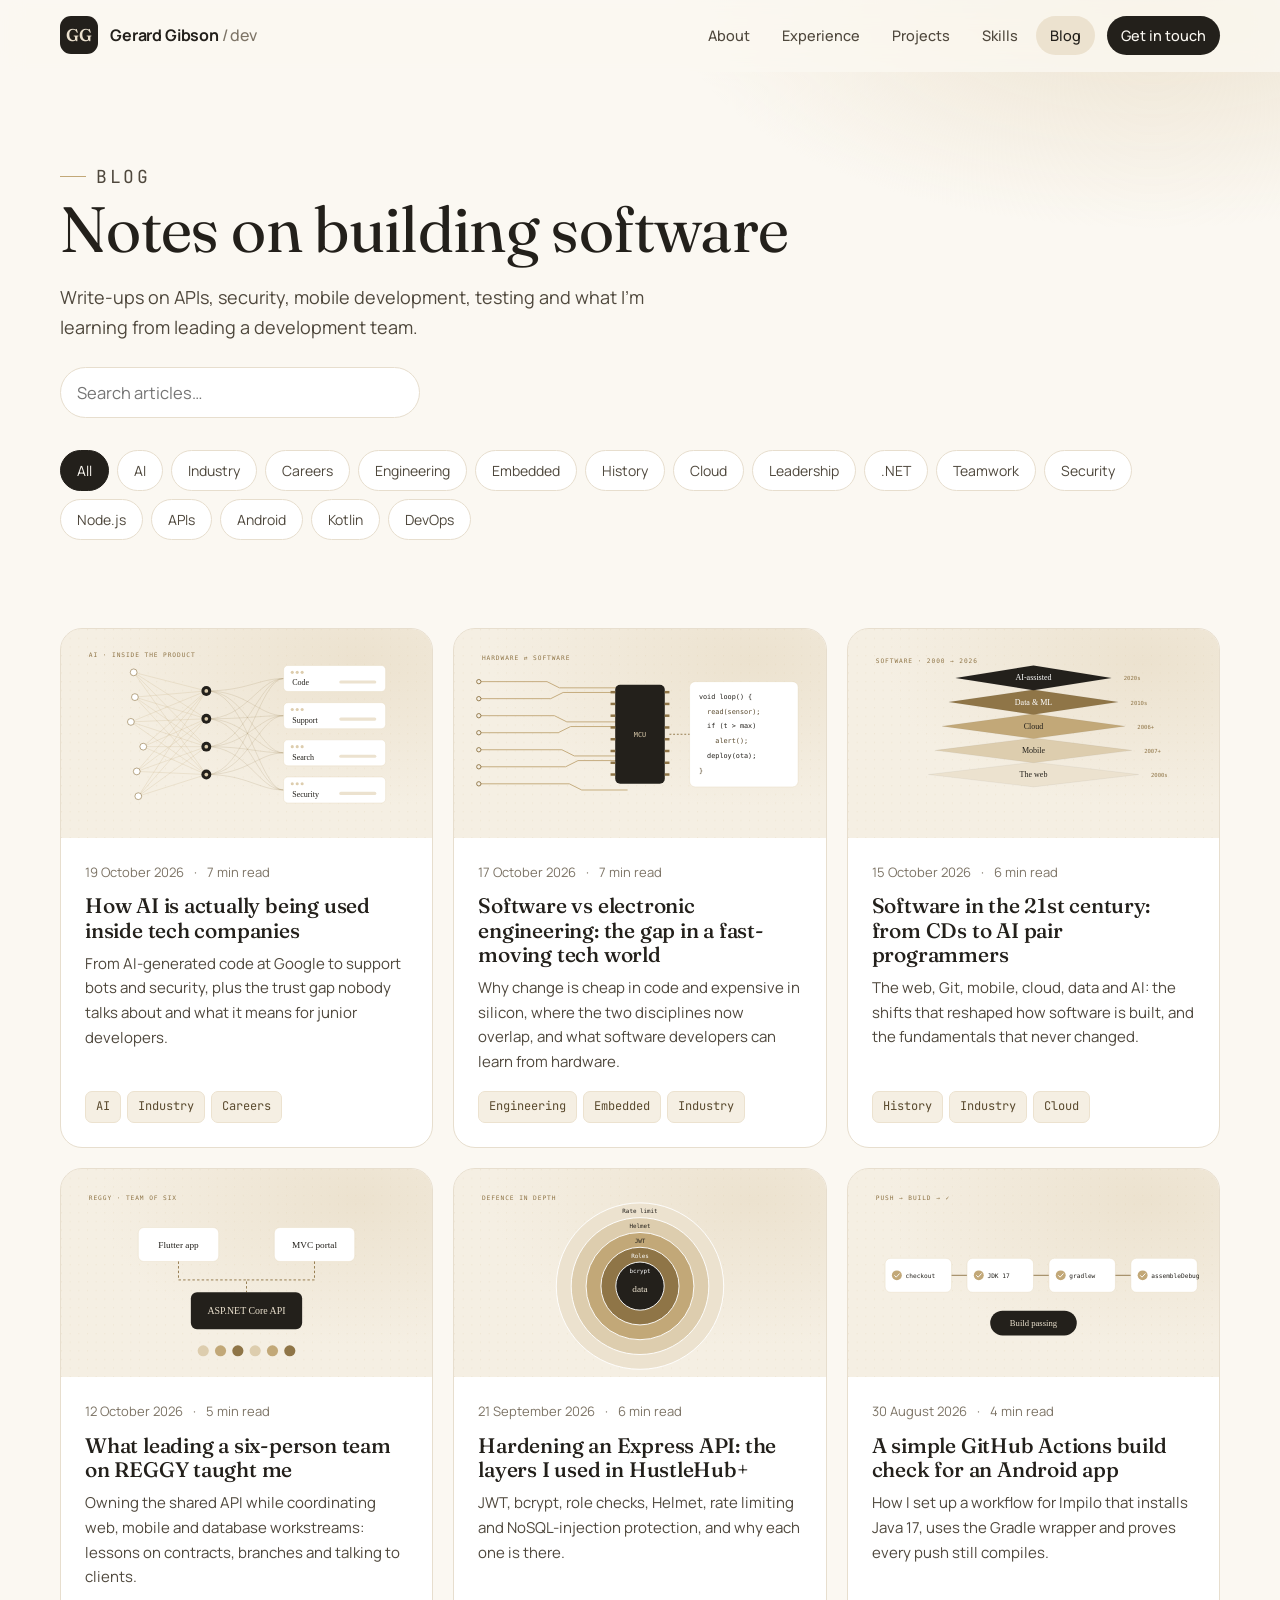
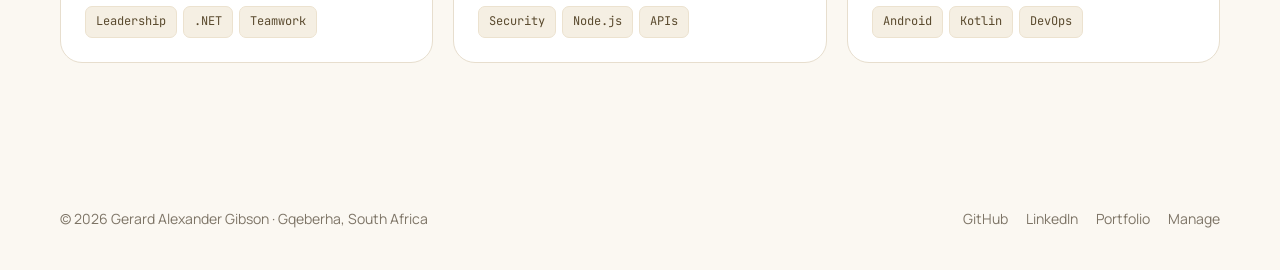
==== blog/index.html @ 6c6242ab "Initial commit Co-Authored-By: Claude Sonnet 5.5 <noreply@anthropic.com>" ====
<!DOCTYPE html>
<html lang="en">
<head>
  <meta charset="UTF-8">
  <meta name="viewport" content="width=device-width, initial-scale=1.0">
  <title>Blog | Gerard Gibson</title>
  <meta name="description" content="Articles by Gerard Gibson on APIs, security, mobile development, testing and team leadership.">
  <meta property="og:title" content="Gerard Gibson | Software Developer">
  <meta property="og:description" content="Full-stack, backend and mobile developer. Projects, experience and articles.">
  <meta property="og:image" content="../Media/profile.jpg">
  <link rel="icon" href="data:image/svg+xml,%3Csvg xmlns='http://www.w3.org/2000/svg' viewBox='0 0 64 64'%3E%3Crect width='64' height='64' rx='16' fill='%2323201b'/%3E%3Ctext x='50%25' y='56%25' text-anchor='middle' dominant-baseline='middle' font-family='Georgia,serif' font-size='28' fill='%23ece2cf'%3EGG%3C/text%3E%3C/svg%3E">
  <link rel="preconnect" href="https://fonts.googleapis.com">
  <link rel="preconnect" href="https://fonts.gstatic.com" crossorigin>
  <link href="https://fonts.googleapis.com/css2?family=Fraunces:ital,opsz,wght@0,9..144,400;0,9..144,500;0,9..144,600;1,9..144,400&family=Manrope:wght@400;500;600;700&family=JetBrains+Mono:wght@400;600&display=swap" rel="stylesheet">
  <link rel="stylesheet" href="../styles.css">
</head>
<body>

  <!-- SVG icon sprite -->
  <svg width="0" height="0" style="position:absolute" aria-hidden="true">
    <symbol id="i-arrow" viewBox="0 0 24 24" fill="none" stroke="currentColor" stroke-width="2" stroke-linecap="round" stroke-linejoin="round"><path d="M7 17 17 7M8 7h9v9"/></symbol>
    <symbol id="i-github" viewBox="0 0 24 24" fill="currentColor"><path d="M12 .5a11.5 11.5 0 0 0-3.64 22.41c.58.1.79-.25.79-.56v-2c-3.2.7-3.88-1.37-3.88-1.37-.53-1.33-1.28-1.69-1.28-1.69-1.05-.72.08-.7.08-.7 1.16.08 1.77 1.19 1.77 1.19 1.03 1.77 2.7 1.26 3.36.96.1-.75.4-1.26.73-1.55-2.55-.29-5.24-1.28-5.24-5.69 0-1.26.45-2.29 1.19-3.1-.12-.29-.52-1.46.11-3.05 0 0 .97-.31 3.17 1.18a11 11 0 0 1 5.77 0c2.2-1.49 3.17-1.18 3.17-1.18.63 1.59.23 2.76.11 3.05.74.81 1.19 1.84 1.19 3.1 0 4.42-2.7 5.4-5.26 5.68.41.36.78 1.06.78 2.14v3.17c0 .31.21.67.8.56A11.5 11.5 0 0 0 12 .5Z"/></symbol>
    <symbol id="i-pin" viewBox="0 0 24 24" fill="none" stroke="currentColor" stroke-width="2" stroke-linecap="round" stroke-linejoin="round"><path d="M12 22s7-6.2 7-12a7 7 0 1 0-14 0c0 5.8 7 12 7 12Z"/><circle cx="12" cy="10" r="2.5"/></symbol>
    <symbol id="i-grad" viewBox="0 0 24 24" fill="none" stroke="currentColor" stroke-width="2" stroke-linecap="round" stroke-linejoin="round"><path d="m2 9 10-5 10 5-10 5L2 9Z"/><path d="M6 11v5c3 2.5 9 2.5 12 0v-5"/></symbol>
    <symbol id="i-mail" viewBox="0 0 24 24" fill="none" stroke="currentColor" stroke-width="2" stroke-linecap="round" stroke-linejoin="round"><rect x="3" y="5" width="18" height="14" rx="2"/><path d="m3 7 9 6 9-6"/></symbol>
    <symbol id="i-linkedin" viewBox="0 0 24 24" fill="currentColor"><path d="M4.98 3.5a2.5 2.5 0 1 1 0 5 2.5 2.5 0 0 1 0-5ZM3 9.5h4V21H3V9.5Zm6.5 0h3.8v1.6h.06c.53-1 1.83-2.06 3.77-2.06 4.03 0 4.77 2.65 4.77 6.1V21h-4v-5.2c0-1.24-.02-2.84-1.73-2.84-1.73 0-2 1.35-2 2.75V21h-4V9.5Z"/></symbol>
    <symbol id="i-chat" viewBox="0 0 24 24" fill="none" stroke="currentColor" stroke-width="2" stroke-linecap="round" stroke-linejoin="round"><path d="M21 11.5a8.4 8.4 0 0 1-12.3 7.4L3 21l2.1-5.6A8.4 8.4 0 1 1 21 11.5Z"/></symbol>
    <symbol id="i-file" viewBox="0 0 24 24" fill="none" stroke="currentColor" stroke-width="2" stroke-linecap="round" stroke-linejoin="round"><path d="M14 3H6a2 2 0 0 0-2 2v14a2 2 0 0 0 2 2h12a2 2 0 0 0 2-2V9l-6-6Z"/><path d="M14 3v6h6M9 14h6M9 18h4"/></symbol>
    <symbol id="i-web" viewBox="0 0 24 24" fill="none" stroke="currentColor" stroke-width="2" stroke-linecap="round" stroke-linejoin="round"><rect x="3" y="4" width="18" height="16" rx="2"/><path d="M3 9h18M7 6.5h.01M10 6.5h.01"/></symbol>
    <symbol id="i-phone" viewBox="0 0 24 24" fill="none" stroke="currentColor" stroke-width="2" stroke-linecap="round" stroke-linejoin="round"><rect x="6" y="2" width="12" height="20" rx="2.5"/><path d="M11 18h2"/></symbol>
    <symbol id="i-server" viewBox="0 0 24 24" fill="none" stroke="currentColor" stroke-width="2" stroke-linecap="round" stroke-linejoin="round"><rect x="3" y="4" width="18" height="7" rx="2"/><rect x="3" y="13" width="18" height="7" rx="2"/><path d="M7 7.5h.01M7 16.5h.01"/></symbol>
    <symbol id="i-cloud" viewBox="0 0 24 24" fill="none" stroke="currentColor" stroke-width="2" stroke-linecap="round" stroke-linejoin="round"><path d="M17.5 19a4.5 4.5 0 1 0-1.4-8.78A6 6 0 0 0 4.5 13 3 3 0 0 0 6 19h11.5Z"/></symbol>
    <symbol id="i-repo" viewBox="0 0 24 24" fill="none" stroke="currentColor" stroke-width="2" stroke-linecap="round" stroke-linejoin="round"><path d="M4 19.5V5a2 2 0 0 1 2-2h14v15H6.5A2.5 2.5 0 0 0 4 20.5 2.5 2.5 0 0 0 6.5 23H20v-5"/></symbol>
    <symbol id="i-star" viewBox="0 0 24 24" fill="currentColor"><path d="m12 2.5 2.9 6 6.6.9-4.8 4.6 1.2 6.5L12 17.4l-5.9 3.1 1.2-6.5L2.5 9.4l6.6-.9L12 2.5Z"/></symbol>
  </svg>

    <header class="navbar" id="navbar">
    <div class="container">
      <a href="../" class="brand" aria-label="Gerard Gibson — home">
        <span class="brand-mark">GG</span>
        <span class="brand-name">Gerard Gibson <span>/ dev</span></span>
      </a>
      <button class="menu-toggle" id="menuToggle" aria-label="Toggle menu" aria-expanded="false" aria-controls="navMenu">
        <span></span><span></span><span></span>
      </button>
      <nav class="nav-menu" id="navMenu">
        <a href="../#about">About</a>
        <a href="../#experience">Experience</a>
        <a href="../#projects">Projects</a>
        <a href="../#skills">Skills</a>
        <a href="./" class="active">Blog</a>
        <a href="../#contact" class="nav-cta">Get in touch</a>
      </nav>
    </div>
  </header>

  <main>
    <section class="blog-hero">
      <div class="container">
        <p class="eyebrow">Blog</p>
        <h1>Notes on building software</h1>
        <p>Write-ups on APIs, security, mobile development, testing and what I'm learning from leading a development team.</p>
        <input class="search" id="search" type="search" placeholder="Search articles…" aria-label="Search articles">
        <div class="filters" id="filters"></div>
      </div>
    </section>
    <section class="section" style="padding-top:40px">
      <div class="container">
        <div class="post-grid" id="postList"><div class="repo-skeleton"></div><div class="repo-skeleton"></div><div class="repo-skeleton"></div></div>
      </div>
    </section>
  </main>

  <footer class="footer">
    <div class="container">
      <span>© <span id="year">2026</span> Gerard Alexander Gibson · Gqeberha, South Africa</span>
      <div class="footer-links">
        <a href="https://github.com/Gibo-alt" target="_blank" rel="noopener">GitHub</a>
        <a href="https://www.linkedin.com/in/gerardalexander-gibson-347953288" target="_blank" rel="noopener">LinkedIn</a>
        <a href="../">Portfolio</a>
        <a href="admin.html" rel="nofollow">Manage</a>
      </div>
    </div>
  </footer>
  <script src="../script.js"></script>
</body>
</html>
---- styles.css ----
/* ============================================================
   Gerard Gibson — Portfolio
   Palette: white + sand (khaki)
   ============================================================ */
:root {
  --white: #ffffff;
  --paper: #fbf8f2;        /* warm off-white */
  --sand-50: #f5efe3;
  --sand-100: #ece2cf;
  --sand-200: #ddcdae;
  --sand-400: #c2a878;     /* khaki accent */
  --sand-600: #8f7547;     /* deep khaki for text accents */
  --sand-800: #5a4a2e;
  --ink: #23201b;
  --ink-soft: #4f483d;
  --muted: #7d7466;
  --line: #e7dece;
  --radius: 14px;
  --radius-lg: 22px;
  --shadow: 0 1px 2px rgba(60, 45, 20, .05), 0 8px 24px -12px rgba(60, 45, 20, .18);
  --shadow-lg: 0 2px 4px rgba(60, 45, 20, .05), 0 24px 48px -20px rgba(60, 45, 20, .28);
  --font-display: "Fraunces", Georgia, serif;
  --font-body: "Manrope", system-ui, -apple-system, "Segoe UI", sans-serif;
  --font-mono: "JetBrains Mono", ui-monospace, Menlo, monospace;
  --max: 1160px;
  --nav-h: 72px;
}

*, *::before, *::after { box-sizing: border-box; }
html { scroll-behavior: smooth; scroll-padding-top: calc(var(--nav-h) + 12px); }
body {
  margin: 0;
  font-family: var(--font-body);
  font-size: 16.5px;
  line-height: 1.65;
  color: var(--ink);
  background: var(--paper);
  -webkit-font-smoothing: antialiased;
}
img { max-width: 100%; display: block; }
a { color: inherit; }
::selection { background: var(--sand-200); }
:focus-visible { outline: 2px solid var(--sand-600); outline-offset: 3px; border-radius: 6px; }

.container { width: min(var(--max), 100% - 40px); margin-inline: auto; }
.section { padding: 104px 0; }
.section--white { background: var(--white); border-block: 1px solid var(--line); }
.section--sand { background: var(--sand-50); }

.eyebrow {
  font-family: var(--font-mono);
  font-size: 12.5px;
  letter-spacing: .14em;
  text-transform: uppercase;
  color: var(--sand-600);
  display: inline-flex; align-items: center; gap: 10px;
  margin: 0 0 14px;
}
.eyebrow::before { content: ""; width: 26px; height: 1px; background: var(--sand-400); }
h1, h2, h3, h4 { font-family: var(--font-display); font-weight: 500; line-height: 1.15; margin: 0; letter-spacing: -.01em; }
h2.section-title { font-size: clamp(30px, 4vw, 44px); max-width: 18ch; }
.section-head { display: flex; justify-content: space-between; align-items: end; gap: 24px; margin-bottom: 48px; flex-wrap: wrap; }
.section-head p { color: var(--muted); max-width: 46ch; margin: 0; }

/* ---------- Buttons ---------- */
.btn {
  display: inline-flex; align-items: center; gap: 10px;
  padding: 13px 22px; border-radius: 999px;
  font-weight: 600; font-size: 15px; text-decoration: none;
  border: 1px solid transparent; cursor: pointer;
  transition: transform .2s ease, background .2s ease, border-color .2s ease, color .2s ease;
}
.btn:hover { transform: translateY(-1px); }
.btn--primary { background: var(--ink); color: var(--paper); }
.btn--primary:hover { background: var(--sand-800); }
.btn--ghost { border-color: var(--sand-200); background: var(--white); color: var(--ink); }
.btn--ghost:hover { border-color: var(--sand-400); }
.btn svg { width: 16px; height: 16px; }
.link-arrow { color: var(--sand-600); font-weight: 600; text-decoration: none; display: inline-flex; gap: 6px; align-items: center; }
.link-arrow:hover { color: var(--ink); }

/* ---------- Navbar ---------- */
.navbar {
  position: fixed; inset: 0 0 auto; z-index: 50; height: var(--nav-h);
  display: flex; align-items: center;
  background: rgba(251, 248, 242, .82);
  backdrop-filter: saturate(160%) blur(12px);
  -webkit-backdrop-filter: saturate(160%) blur(12px);
  border-bottom: 1px solid transparent;
  transition: border-color .25s ease, background .25s ease;
}
.navbar.scrolled { border-bottom-color: var(--line); background: rgba(255, 255, 255, .9); }
.navbar .container { display: flex; align-items: center; justify-content: space-between; }
.brand { display: inline-flex; align-items: center; gap: 12px; text-decoration: none; }
.brand-mark {
  width: 38px; height: 38px; border-radius: 11px;
  display: grid; place-items: center;
  background: var(--ink); color: var(--sand-100);
  font-family: var(--font-display); font-size: 17px; font-weight: 600; letter-spacing: .02em;
}
.brand-name { font-weight: 700; font-size: 16px; letter-spacing: -.01em; }
.brand-name span { color: var(--muted); font-weight: 500; }
.nav-menu { display: flex; gap: 4px; align-items: center; }
.nav-menu a {
  text-decoration: none; font-size: 14.5px; font-weight: 500; color: var(--ink-soft);
  padding: 8px 14px; border-radius: 999px; transition: background .2s, color .2s;
}
.nav-menu a:hover, .nav-menu a.active { background: var(--sand-100); color: var(--ink); }
.nav-menu .nav-cta { background: var(--ink); color: var(--paper); margin-left: 8px; }
.nav-menu .nav-cta:hover { background: var(--sand-800); color: var(--paper); }
.menu-toggle { display: none; background: none; border: 0; padding: 10px; cursor: pointer; }
.menu-toggle span { display: block; width: 22px; height: 2px; background: var(--ink); margin: 5px 0; transition: transform .25s, opacity .25s; }
.menu-toggle.active span:nth-child(1) { transform: translateY(7px) rotate(45deg); }
.menu-toggle.active span:nth-child(2) { opacity: 0; }
.menu-toggle.active span:nth-child(3) { transform: translateY(-7px) rotate(-45deg); }

/* ---------- Hero ---------- */
.hero {
  position: relative; overflow: hidden;
  padding: calc(var(--nav-h) + 88px) 0 96px;
  background:
    radial-gradient(900px 480px at 85% 10%, var(--sand-100), transparent 60%),
    radial-gradient(600px 400px at 0% 100%, var(--sand-50), transparent 70%),
    var(--paper);
}
.hero::after { /* subtle dotted texture */
  content: ""; position: absolute; inset: 0; pointer-events: none; opacity: .5;
  background-image: radial-gradient(var(--sand-200) 1px, transparent 1px);
  background-size: 26px 26px;
  mask-image: linear-gradient(to bottom, black, transparent 75%);
  -webkit-mask-image: linear-gradient(to bottom, black, transparent 75%);
}
.hero-grid { position: relative; z-index: 1; display: grid; grid-template-columns: 1.35fr 1fr; gap: 64px; align-items: center; }
.status-pill {
  display: inline-flex; align-items: center; gap: 10px;
  padding: 7px 14px 7px 10px; border-radius: 999px;
  background: var(--white); border: 1px solid var(--line);
  font-size: 13.5px; font-weight: 500; color: var(--ink-soft); margin-bottom: 28px;
}
.status-dot { width: 8px; height: 8px; border-radius: 50%; background: #5f9e6e; box-shadow: 0 0 0 4px rgba(95, 158, 110, .18); }
.hero h1 { font-size: clamp(42px, 6.2vw, 76px); font-weight: 400; letter-spacing: -.025em; }
.hero h1 em { font-style: italic; color: var(--sand-600); }
.hero-lead { font-size: 19px; color: var(--ink-soft); max-width: 54ch; margin: 26px 0 36px; }
.hero-actions { display: flex; gap: 12px; flex-wrap: wrap; }
.hero-meta { display: flex; gap: 22px; flex-wrap: wrap; margin-top: 40px; color: var(--muted); font-size: 14px; }
.hero-meta span { display: inline-flex; gap: 8px; align-items: center; }
.hero-meta svg { width: 16px; height: 16px; color: var(--sand-600); }

.hero-card {
  position: relative; background: var(--white); border: 1px solid var(--line);
  border-radius: var(--radius-lg); padding: 14px; box-shadow: var(--shadow-lg);
  transform: rotate(1.5deg);
}
.hero-card img { border-radius: 14px; aspect-ratio: 4/5; object-fit: cover; object-position: center 78%; width: 100%; height: auto; }
.hero-card-tag {
  position: absolute; left: -22px; bottom: 34px; transform: rotate(-1.5deg);
  background: var(--ink); color: var(--paper); border-radius: 14px;
  padding: 14px 18px; font-size: 13.5px; box-shadow: var(--shadow-lg); max-width: 230px;
}
.hero-card-tag strong { display: block; font-family: var(--font-display); font-weight: 500; font-size: 17px; color: var(--sand-100); }

/* ---------- About ---------- */
.about-grid { display: grid; grid-template-columns: 1.2fr 1fr; gap: 72px; align-items: start; }
.about-text p { color: var(--ink-soft); font-size: 17.5px; margin: 0 0 18px; }
.about-text p:first-of-type { font-family: var(--font-display); font-size: 24px; line-height: 1.45; color: var(--ink); }
.stats { display: grid; grid-template-columns: repeat(2, 1fr); gap: 14px; }
.stat {
  background: var(--paper); border: 1px solid var(--line); border-radius: var(--radius);
  padding: 22px;
}
.stat strong { display: block; font-family: var(--font-display); font-size: 38px; font-weight: 500; line-height: 1; margin-bottom: 8px; }
.stat span { color: var(--muted); font-size: 14px; }
.strengths { display: flex; flex-wrap: wrap; gap: 8px; margin-top: 26px; }

/* ---------- Chips / tags ---------- */
.chip {
  display: inline-block; font-family: var(--font-mono); font-size: 12px;
  padding: 5px 10px; border-radius: 7px;
  background: var(--sand-50); border: 1px solid var(--sand-100); color: var(--sand-800);
}
.chip--solid { background: var(--sand-100); border-color: var(--sand-200); }

/* ---------- Experience / timeline ---------- */
.timeline { position: relative; display: grid; gap: 18px; }
.tl-item {
  display: grid; grid-template-columns: 220px 1fr; gap: 32px;
  background: var(--white); border: 1px solid var(--line); border-radius: var(--radius-lg);
  padding: 30px 32px;
}
.tl-when { font-family: var(--font-mono); font-size: 13px; color: var(--sand-600); }
.tl-when small { display: block; color: var(--muted); margin-top: 6px; font-family: var(--font-body); font-size: 13.5px; }
.tl-item h3 { font-size: 23px; margin-bottom: 4px; }
.tl-org { color: var(--muted); font-size: 15px; margin-bottom: 14px; }
.tl-item ul { margin: 0; padding-left: 18px; color: var(--ink-soft); }
.tl-item li { margin-bottom: 6px; }
.tl-item li::marker { color: var(--sand-400); }

/* ---------- Projects ---------- */
.featured {
  display: grid; grid-template-columns: 1.05fr 1fr; gap: 0;
  background: var(--white); border: 1px solid var(--line); border-radius: var(--radius-lg);
  overflow: hidden; box-shadow: var(--shadow); margin-bottom: 26px;
}
.featured-body { padding: 44px; }
.featured-visual {
  background: linear-gradient(145deg, var(--sand-100), var(--sand-50));
  padding: 36px; display: flex; align-items: center; justify-content: center;
  border-left: 1px solid var(--line);
}
.featured h3 { font-size: 32px; margin: 10px 0 14px; }
.featured p { color: var(--ink-soft); }
.featured ul { padding-left: 18px; color: var(--ink-soft); margin: 0 0 22px; }
.featured li::marker { color: var(--sand-400); }
.label { font-family: var(--font-mono); font-size: 12px; letter-spacing: .12em; text-transform: uppercase; color: var(--sand-600); }
.tags { display: flex; flex-wrap: wrap; gap: 6px; margin: 18px 0 24px; }

/* architecture mini diagram */
.arch { width: 100%; max-width: 360px; display: grid; gap: 14px; }
.arch-row { display: grid; grid-template-columns: 1fr 1fr; gap: 14px; }
.arch-node {
  background: var(--white); border: 1px solid var(--sand-200); border-radius: 12px;
  padding: 14px; font-size: 13.5px; text-align: center; box-shadow: var(--shadow);
}
.arch-node b { display: block; font-family: var(--font-display); font-weight: 500; font-size: 16px; }
.arch-node small { color: var(--muted); }
.arch-node--core { background: var(--ink); color: var(--paper); border-color: var(--ink); }
.arch-node--core small { color: var(--sand-200); }
.arch-link { height: 20px; display: grid; grid-template-columns: 1fr 1fr; }
.arch-link span { border-right: 1.5px dashed var(--sand-400); width: 50%; }

.project-grid { display: grid; grid-template-columns: repeat(3, 1fr); gap: 20px; }
.project-card {
  display: flex; flex-direction: column;
  background: var(--white); border: 1px solid var(--line); border-radius: var(--radius-lg);
  padding: 28px; transition: transform .25s ease, box-shadow .25s ease, border-color .25s ease;
}
.project-card:hover { transform: translateY(-3px); box-shadow: var(--shadow-lg); border-color: var(--sand-200); }
.project-top { display: flex; justify-content: space-between; align-items: center; margin-bottom: 18px; }
.project-icon {
  width: 44px; height: 44px; border-radius: 12px; display: grid; place-items: center;
  background: var(--sand-50); border: 1px solid var(--sand-100); color: var(--sand-600);
}
.project-icon svg { width: 22px; height: 22px; }
.project-type { font-family: var(--font-mono); font-size: 11.5px; color: var(--muted); text-transform: uppercase; letter-spacing: .1em; }
.project-card h3 { font-size: 22px; margin-bottom: 4px; }
.project-sub { color: var(--sand-600); font-size: 14px; font-weight: 600; margin-bottom: 12px; }
.project-card p { color: var(--ink-soft); font-size: 15px; margin: 0 0 16px; flex: 1; }
.project-card .tags { margin: 0 0 18px; }
.project-links { display: flex; gap: 16px; font-size: 14.5px; }

/* client build w/ browser window */
.client {
  display: grid; grid-template-columns: 1fr 1.3fr; gap: 48px; align-items: center;
  margin-top: 64px; padding-top: 64px; border-top: 1px solid var(--line);
}
.client h3 { font-size: 30px; margin: 10px 0 14px; }
.client p { color: var(--ink-soft); }
.browser { background: var(--white); border: 1px solid var(--line); border-radius: 16px; overflow: hidden; box-shadow: var(--shadow-lg); }
.browser-bar { display: flex; align-items: center; gap: 12px; padding: 11px 14px; background: var(--sand-50); border-bottom: 1px solid var(--line); }
.browser-dots { display: flex; gap: 6px; }
.browser-dots i { width: 10px; height: 10px; border-radius: 50%; background: var(--sand-200); }
.browser-url { flex: 1; font-family: var(--font-mono); font-size: 12px; color: var(--muted); background: var(--white); border: 1px solid var(--line); border-radius: 7px; padding: 5px 10px; overflow: hidden; white-space: nowrap; text-overflow: ellipsis; }
.browser iframe { width: 100%; height: 420px; border: 0; display: block; background: var(--white); }

/* ---------- GitHub repos ---------- */
.repo-grid { display: grid; grid-template-columns: repeat(3, 1fr); gap: 16px; }
.repo {
  display: flex; flex-direction: column; gap: 10px; text-decoration: none;
  background: var(--white); border: 1px solid var(--line); border-radius: var(--radius);
  padding: 22px; transition: border-color .2s, transform .2s;
}
.repo:hover { border-color: var(--sand-400); transform: translateY(-2px); }
.repo-name { font-family: var(--font-mono); font-size: 14.5px; font-weight: 600; display: flex; gap: 8px; align-items: center; word-break: break-word; }
.repo-name svg { width: 16px; height: 16px; color: var(--sand-600); flex: none; }
.repo-desc { color: var(--ink-soft); font-size: 14.5px; flex: 1; margin: 0; }
.repo-meta { display: flex; gap: 14px; color: var(--muted); font-size: 13px; align-items: center; flex-wrap: wrap; }
.lang-dot { width: 9px; height: 9px; border-radius: 50%; display: inline-block; margin-right: 6px; background: var(--sand-400); }
.repo-skeleton { height: 150px; border-radius: var(--radius); background: linear-gradient(90deg, var(--sand-50), var(--white), var(--sand-50)); background-size: 200% 100%; animation: shimmer 1.4s infinite; border: 1px solid var(--line); }
@keyframes shimmer { to { background-position: -200% 0; } }
.repo-note { color: var(--muted); font-size: 15px; grid-column: 1 / -1; }

/* ---------- Skills ---------- */
.skills-grid { display: grid; grid-template-columns: repeat(4, 1fr); gap: 16px; }
.skill-group {
  background: var(--white); border: 1px solid var(--line); border-radius: var(--radius);
  padding: 24px;
}
.skill-group h4 { font-family: var(--font-body); font-size: 13px; font-weight: 700; letter-spacing: .08em; text-transform: uppercase; color: var(--sand-600); margin-bottom: 14px; }
.skill-group .tags { margin: 0; }

/* ---------- Blog ---------- */
.post-grid { display: grid; grid-template-columns: repeat(3, 1fr); gap: 20px; }
.post-card {
  display: flex; flex-direction: column; text-decoration: none;
  background: var(--white); border: 1px solid var(--line); border-radius: var(--radius-lg);
  overflow: hidden; transition: transform .25s, box-shadow .25s;
}
.post-card:hover { transform: translateY(-3px); box-shadow: var(--shadow-lg); }
.post-cover {
  aspect-ratio: 16/9; background: linear-gradient(135deg, var(--sand-100), var(--sand-50));
  display: flex; align-items: flex-end; padding: 18px; position: relative; overflow: hidden;
}
.post-cover img { position: absolute; inset: 0; width: 100%; height: 100%; object-fit: cover; }
.post-cover .glyph { font-family: var(--font-display); font-size: 64px; line-height: 1; color: var(--sand-400); opacity: .75; position: relative; }
.post-body { padding: 24px; display: flex; flex-direction: column; gap: 10px; flex: 1; }
.post-meta { font-size: 13px; color: var(--muted); display: flex; gap: 10px; flex-wrap: wrap; }
.post-card h3 { font-size: 21px; }
.post-card p { color: var(--ink-soft); font-size: 15px; margin: 0; flex: 1; }

.blog-hero { padding: calc(var(--nav-h) + 72px) 0 48px; background: radial-gradient(800px 380px at 90% 0%, var(--sand-100), transparent 60%), var(--paper); }
.blog-hero h1 { font-size: clamp(40px, 5.5vw, 64px); font-weight: 400; }
.blog-hero p { color: var(--ink-soft); font-size: 18px; max-width: 56ch; margin: 18px 0 0; }
.filters { display: flex; gap: 8px; flex-wrap: wrap; margin: 32px 0 0; }
.filter {
  font: inherit; font-size: 14px; padding: 8px 16px; border-radius: 999px; cursor: pointer;
  background: var(--white); border: 1px solid var(--line); color: var(--ink-soft);
}
.filter.active, .filter:hover { background: var(--ink); border-color: var(--ink); color: var(--paper); }
.search {
  font: inherit; width: 100%; max-width: 360px; padding: 11px 16px; border-radius: 999px;
  border: 1px solid var(--line); background: var(--white); margin-top: 24px;
}
.empty { color: var(--muted); padding: 40px 0; }

/* article */
.article-wrap { padding: calc(var(--nav-h) + 56px) 0 96px; }
.article { width: min(720px, 100% - 40px); margin-inline: auto; }
.article-back { font-size: 14.5px; }
.article header { margin: 28px 0 36px; padding-bottom: 28px; border-bottom: 1px solid var(--line); }
.article h1 { font-size: clamp(34px, 5vw, 52px); font-weight: 400; margin: 14px 0 18px; }
.article .post-meta { font-size: 14px; }
.article-cover { border-radius: var(--radius-lg); margin-bottom: 36px; }
.prose { font-size: 18px; line-height: 1.75; color: var(--ink-soft); }
.prose h2 { font-size: 30px; color: var(--ink); margin: 48px 0 14px; }
.prose h3 { font-size: 23px; color: var(--ink); margin: 36px 0 10px; }
.prose p { margin: 0 0 22px; }
.prose a { color: var(--sand-600); text-underline-offset: 3px; }
.prose ul, .prose ol { padding-left: 22px; margin: 0 0 22px; }
.prose li { margin-bottom: 8px; }
.prose li::marker { color: var(--sand-400); }
.prose blockquote { margin: 28px 0; padding: 4px 0 4px 22px; border-left: 3px solid var(--sand-400); font-family: var(--font-display); font-size: 21px; color: var(--ink); }
.prose code { font-family: var(--font-mono); font-size: .86em; background: var(--sand-50); border: 1px solid var(--sand-100); padding: 2px 6px; border-radius: 6px; color: var(--sand-800); }
.prose pre { background: var(--ink); color: #efe6d4; padding: 20px 22px; border-radius: var(--radius); overflow-x: auto; margin: 0 0 24px; font-size: 14.5px; line-height: 1.6; }
.prose pre code { background: none; border: 0; padding: 0; color: inherit; font-size: inherit; }
.prose img { border-radius: var(--radius); margin: 28px 0; }
.prose hr { border: 0; border-top: 1px solid var(--line); margin: 40px 0; }
.prose table { width: 100%; border-collapse: collapse; margin: 0 0 24px; font-size: 16px; }
.prose th, .prose td { text-align: left; padding: 10px 12px; border-bottom: 1px solid var(--line); }
.article-foot { margin-top: 56px; padding: 28px; border-radius: var(--radius-lg); background: var(--white); border: 1px solid var(--line); display: flex; gap: 20px; align-items: center; }
.article-foot img { width: 64px; height: 64px; border-radius: 50%; object-fit: cover; }
.article-foot p { margin: 4px 0 0; color: var(--muted); font-size: 15px; }

/* ---------- Contact ---------- */
.contact {
  background: var(--ink); color: var(--paper); border-radius: 28px;
  padding: 72px 64px; display: grid; grid-template-columns: 1.3fr 1fr; gap: 48px; align-items: center;
  position: relative; overflow: hidden;
}
.contact::before {
  content: ""; position: absolute; width: 520px; height: 520px; right: -160px; top: -200px;
  border-radius: 50%; background: radial-gradient(circle, rgba(194, 168, 120, .35), transparent 65%);
}
.contact .eyebrow { color: var(--sand-200); }
.contact .eyebrow::before { background: var(--sand-200); }
.contact h2 { font-size: clamp(32px, 4.5vw, 50px); font-weight: 400; color: var(--white); }
.contact p { color: #cfc5b3; margin: 18px 0 0; max-width: 48ch; }
.contact-list { display: grid; gap: 10px; position: relative; }
.contact-item {
  display: flex; align-items: center; gap: 14px; text-decoration: none;
  padding: 16px 18px; border-radius: 14px; background: rgba(255, 255, 255, .06);
  border: 1px solid rgba(255, 255, 255, .1); transition: background .2s, border-color .2s;
}
.contact-item:hover { background: rgba(255, 255, 255, .1); border-color: var(--sand-400); }
.contact-item svg { width: 20px; height: 20px; color: var(--sand-200); flex: none; }
.contact-item small { display: block; color: #a99f8d; font-size: 12.5px; }
.contact-item span { font-weight: 600; font-size: 15px; word-break: break-all; }

/* ---------- Footer ---------- */
.footer { padding: 40px 0; color: var(--muted); font-size: 14px; }
.footer .container { display: flex; justify-content: space-between; gap: 20px; flex-wrap: wrap; align-items: center; }
.footer-links { display: flex; gap: 18px; }
.footer-links a { text-decoration: none; }
.footer-links a:hover { color: var(--ink); }

/* ---------- Reveal animation ---------- */
.reveal { opacity: 0; transform: translateY(18px); transition: opacity .7s ease, transform .7s ease; }
.reveal.in { opacity: 1; transform: none; }
@media (prefers-reduced-motion: reduce) {
  .reveal { opacity: 1; transform: none; transition: none; }
  html { scroll-behavior: auto; }
}

/* ---------- Responsive ---------- */
@media (max-width: 1024px) {
  .project-grid, .repo-grid, .post-grid { grid-template-columns: repeat(2, 1fr); }
  .skills-grid { grid-template-columns: repeat(2, 1fr); }
  .featured { grid-template-columns: 1fr; }
  .featured-visual { border-left: 0; border-top: 1px solid var(--line); }
  .client { grid-template-columns: 1fr; }
}
@media (max-width: 860px) {
  .menu-toggle { display: block; }
  .nav-menu {
    position: fixed; top: var(--nav-h); left: 0; right: 0;
    flex-direction: column; align-items: stretch; gap: 2px;
    background: var(--white); border-bottom: 1px solid var(--line);
    padding: 12px 16px 20px; box-shadow: var(--shadow);
    transform: translateY(-8px); opacity: 0; pointer-events: none; transition: .25s ease;
  }
  .nav-menu.active { transform: none; opacity: 1; pointer-events: auto; }
  .nav-menu a { padding: 12px 14px; }
  .nav-menu .nav-cta { margin: 6px 0 0; text-align: center; }
  .hero-grid, .about-grid { grid-template-columns: 1fr; gap: 48px; }
  .hero-card { max-width: 320px; margin-inline: auto; }
  .tl-item { grid-template-columns: 1fr; gap: 10px; padding: 24px; }
  .contact { grid-template-columns: 1fr; padding: 48px 28px; }
  .section { padding: 80px 0; }
}
@media (max-width: 620px) {
  .container { width: calc(100% - 32px); }
  .project-grid, .repo-grid, .post-grid, .skills-grid { grid-template-columns: 1fr; }
  .featured-body { padding: 28px; }
  .hero-card-tag { left: 10px; }
  .browser iframe { height: 320px; }
  .article-foot { flex-direction: column; align-items: flex-start; }
}
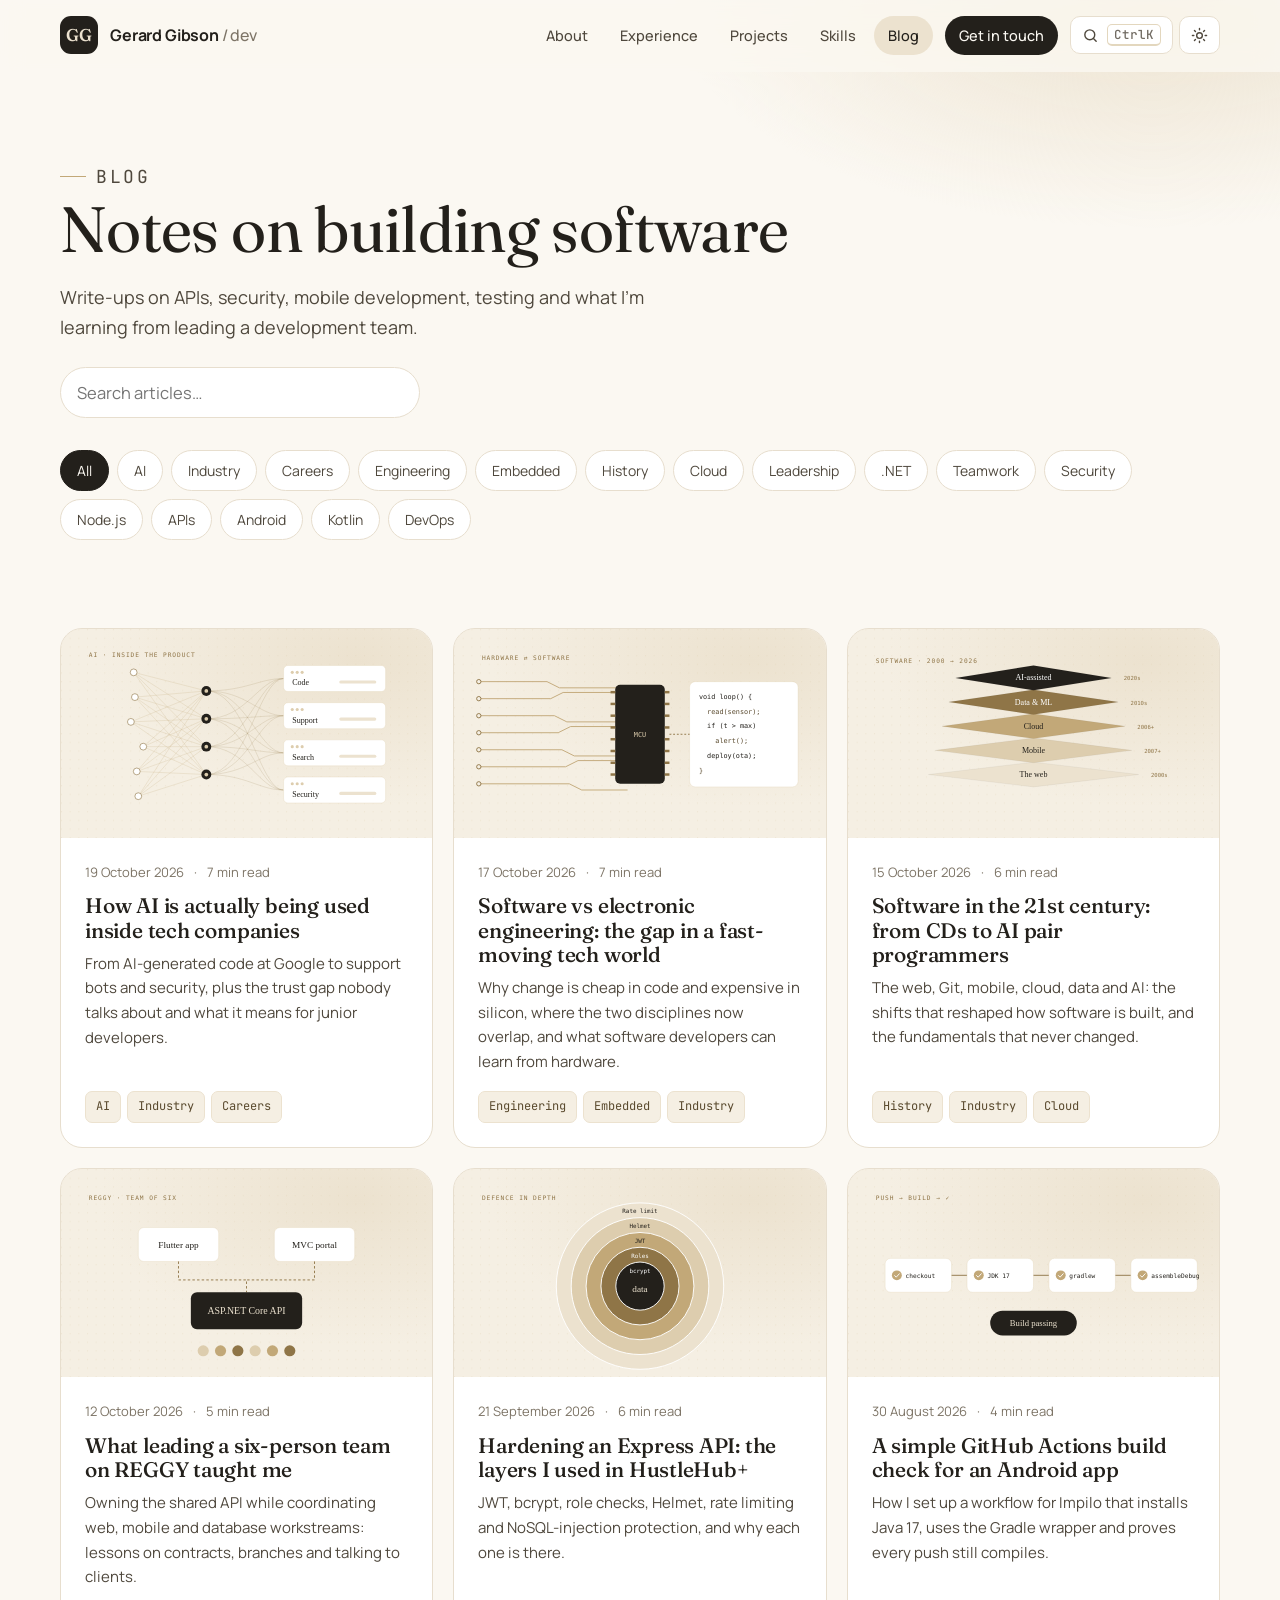
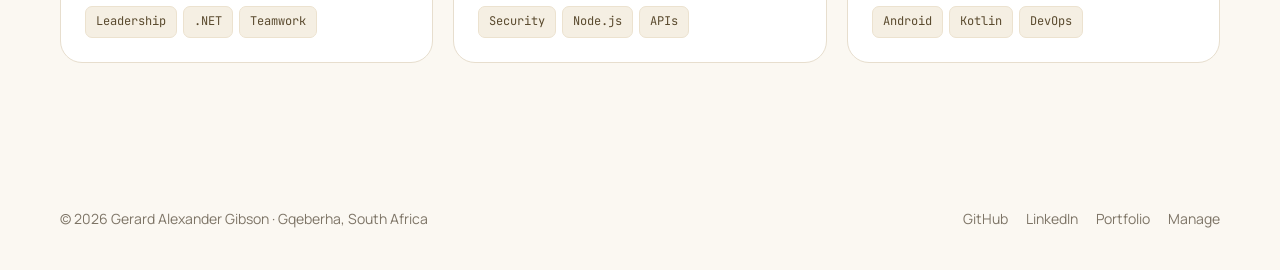
==== commit 7a56262d: "Add developer experience layer: dark mode, command palette, interactive terminal, article code tools" ====
--- a/blog/index.html
+++ b/blog/index.html
@@ -12,6 +12,8 @@
   <link rel="preconnect" href="https://fonts.googleapis.com">
   <link rel="preconnect" href="https://fonts.gstatic.com" crossorigin>
   <link href="https://fonts.googleapis.com/css2?family=Fraunces:ital,opsz,wght@0,9..144,400;0,9..144,500;0,9..144,600;1,9..144,400&family=Manrope:wght@400;500;600;700&family=JetBrains+Mono:wght@400;600&display=swap" rel="stylesheet">
+  <meta name="theme-color" content="#fbf8f2">
+  <script>try{var t=localStorage.getItem('theme')||(matchMedia('(prefers-color-scheme: dark)').matches?'dark':'light');document.documentElement.setAttribute('data-theme',t);if(t==='dark')document.querySelector('meta[name=theme-color]').content='#12100d'}catch(e){}</script>
   <link rel="stylesheet" href="../styles.css">
 </head>
 <body>
@@ -83,5 +85,6 @@
     </div>
   </footer>
   <script src="../script.js"></script>
+  <script src="../dev.js"></script>
 </body>
 </html>
--- a/styles.css
+++ b/styles.css
@@ -424,3 +424,121 @@
   .browser iframe { height: 320px; }
   .article-foot { flex-direction: column; align-items: flex-start; }
 }
+
+/* ============================================================
+   Developer experience layer: dark theme, terminal, command palette
+   ============================================================ */
+:root { color-scheme: light; --term-bg: #14110d; --term-fg: #e9dfca; --term-dim: #8f8672; --term-accent: #d3b77f; --term-ok: #8fc79a; --term-err: #e08a7a; }
+:root[data-theme="dark"] {
+  color-scheme: dark;
+  --white: #1a1712; --paper: #12100d; --sand-50: #1c1913; --sand-100: #26221a; --sand-200: #3a3326;
+  --sand-400: #b99b63; --sand-600: #d3b77f; --sand-800: #e8d9b8;
+  --ink: #f1ebdf; --ink-soft: #c9c0af; --muted: #948b7a; --line: #2c271e;
+  --shadow: 0 1px 2px rgba(0,0,0,.3), 0 8px 24px -12px rgba(0,0,0,.6);
+  --shadow-lg: 0 2px 4px rgba(0,0,0,.3), 0 24px 48px -20px rgba(0,0,0,.7);
+}
+:root[data-theme="dark"] .navbar { background: rgba(18, 16, 13, .8); }
+:root[data-theme="dark"] .navbar.scrolled { background: rgba(26, 23, 18, .92); }
+:root[data-theme="dark"] .contact { background: #1d1a14; border: 1px solid var(--line); }
+:root[data-theme="dark"] .prose pre { background: #0d0b08; border: 1px solid var(--line); }
+:root[data-theme="dark"] .hero-card-tag strong { color: var(--sand-200); }
+:root[data-theme="dark"] .btn--primary:hover { background: var(--sand-600); }
+html.theme-anim, html.theme-anim *, html.theme-anim *::before, html.theme-anim *::after { transition: background-color .35s ease, color .35s ease, border-color .35s ease !important; }
+
+/* scroll progress */
+.scroll-progress { position: fixed; top: 0; left: 0; right: 0; height: 3px; z-index: 60; transform-origin: 0 50%; transform: scaleX(0); background: linear-gradient(90deg, var(--sand-400), var(--sand-600)); pointer-events: none; }
+
+/* nav tools */
+.nav-menu { margin-left: auto; }
+.nav-tools { display: flex; align-items: center; gap: 6px; margin-left: 12px; }
+.tool-btn {
+  display: inline-flex; align-items: center; justify-content: center; gap: 8px; height: 38px; min-width: 38px; padding: 0 11px;
+  border-radius: 10px; border: 1px solid var(--line); background: var(--white); color: var(--ink-soft);
+  font: 500 12.5px var(--font-mono); cursor: pointer; transition: border-color .2s, color .2s, transform .2s;
+}
+.tool-btn:hover { border-color: var(--sand-400); color: var(--ink); }
+.tool-btn svg { width: 17px; height: 17px; }
+.tool-btn kbd { font: inherit; opacity: .8; }
+.theme-toggle .i-moon { display: none; }
+:root[data-theme="dark"] .theme-toggle .i-moon { display: block; }
+:root[data-theme="dark"] .theme-toggle .i-sun { display: none; }
+
+kbd { font-family: var(--font-mono); font-size: .85em; padding: 1px 6px; border-radius: 5px; border: 1px solid var(--sand-200); border-bottom-width: 2px; background: var(--white); color: var(--ink-soft); }
+
+/* hero code window */
+.code-window { margin-top: 38px; max-width: 540px; border-radius: 14px; overflow: hidden; background: var(--term-bg); box-shadow: var(--shadow-lg); border: 1px solid rgba(255,255,255,.06); }
+.win-bar { display: flex; align-items: center; gap: 12px; padding: 10px 14px; background: rgba(255,255,255,.04); border-bottom: 1px solid rgba(255,255,255,.06); font: 12px var(--font-mono); color: var(--term-dim); }
+.win-bar .dots { display: flex; gap: 6px; }
+.win-bar .dots i { width: 10px; height: 10px; border-radius: 50%; background: #5a5143; }
+.win-bar .dots i:nth-child(1) { background: #d9715f; } .win-bar .dots i:nth-child(2) { background: #d8b04e; } .win-bar .dots i:nth-child(3) { background: #7fb88a; }
+.code-window pre { margin: 0; padding: 18px 20px; overflow-x: auto; font: 13.5px/1.7 var(--font-mono); color: var(--term-fg); }
+.tk-k { color: #d98c6f; } .tk-v { color: #e8c98a; } .tk-s { color: #9ccc9f; } .tk-p { color: #8fb4d9; } .tk-c { color: var(--term-dim); font-style: italic; } .tk-b { color: #d4a5d9; }
+.caret { display: inline-block; width: .55em; height: 1.1em; vertical-align: text-bottom; background: var(--term-accent); animation: blink 1s steps(1) infinite; }
+@keyframes blink { 50% { opacity: 0; } }
+.hint-row { margin-top: 14px; color: var(--muted); font-size: 13.5px; }
+.hint-row a { color: var(--sand-600); font-weight: 600; text-underline-offset: 3px; }
+
+/* interactive terminal */
+.term { background: var(--term-bg); color: var(--term-fg); border-radius: 16px; overflow: hidden; box-shadow: var(--shadow-lg); border: 1px solid rgba(255,255,255,.07); font-family: var(--font-mono); font-size: 14px; }
+.term .win-bar { justify-content: flex-start; }
+.term .win-bar .win-title { flex: 1; text-align: center; margin-right: 48px; }
+.term-body { height: 400px; overflow-y: auto; padding: 18px 20px 10px; line-height: 1.65; cursor: text; scrollbar-width: thin; scrollbar-color: #4a4235 transparent; }
+.term-line { white-space: pre-wrap; word-break: break-word; margin: 0; }
+.term-line a { color: var(--term-accent); text-underline-offset: 3px; }
+.term-line .dim { color: var(--term-dim); } .term-line .acc { color: var(--term-accent); } .term-line .ok { color: var(--term-ok); } .term-line .err { color: var(--term-err); } .term-line b { color: #fff; font-weight: 600; }
+.term-prompt { color: var(--term-ok); } .term-prompt .at { color: var(--term-dim); } .term-prompt .path { color: #8fb4d9; }
+.term-input-row { display: flex; gap: 10px; align-items: center; padding: 4px 20px 16px; }
+.term-input-row label { white-space: nowrap; }
+.term-input { flex: 1; min-width: 0; background: none; border: 0; outline: 0; color: var(--term-fg); font: inherit; caret-color: var(--term-accent); padding: 0; }
+.term-chips { display: flex; flex-wrap: wrap; gap: 8px; margin-top: 18px; align-items: center; }
+.term-chips span { color: var(--muted); font-size: 13.5px; margin-right: 4px; }
+.term-chips button { font: 500 12.5px var(--font-mono); padding: 6px 12px; border-radius: 8px; cursor: pointer; border: 1px solid var(--sand-200); background: var(--white); color: var(--ink-soft); transition: border-color .2s, color .2s; }
+.term-chips button:hover { border-color: var(--sand-400); color: var(--ink); }
+.term-grid { display: grid; grid-template-columns: 1fr 1.6fr; gap: 56px; align-items: center; }
+.term-grid .section-title { max-width: 14ch; }
+.term-grid p { color: var(--ink-soft); }
+
+/* command palette */
+.cmdk { position: fixed; inset: 0; z-index: 100; display: none; align-items: flex-start; justify-content: center; padding: 14vh 16px 16px; background: rgba(20, 16, 10, .5); backdrop-filter: blur(4px); -webkit-backdrop-filter: blur(4px); }
+.cmdk.open { display: flex; animation: cmdk-in .15s ease; }
+@keyframes cmdk-in { from { opacity: 0; } }
+.cmdk-box { width: min(620px, 100%); background: var(--white); border: 1px solid var(--line); border-radius: 16px; box-shadow: var(--shadow-lg); overflow: hidden; }
+.cmdk-input { width: 100%; border: 0; border-bottom: 1px solid var(--line); outline: 0; background: transparent; color: var(--ink); font: 500 16px var(--font-body); padding: 18px 20px; }
+.cmdk-list { list-style: none; margin: 0; padding: 8px; max-height: 340px; overflow-y: auto; }
+.cmdk-group { padding: 10px 12px 4px; font: 11.5px var(--font-mono); letter-spacing: .1em; text-transform: uppercase; color: var(--muted); }
+.cmdk-item { display: flex; align-items: center; justify-content: space-between; gap: 12px; padding: 10px 12px; border-radius: 10px; cursor: pointer; font-size: 15px; color: var(--ink-soft); }
+.cmdk-item small { font: 12px var(--font-mono); color: var(--muted); white-space: nowrap; overflow: hidden; text-overflow: ellipsis; max-width: 40%; }
+.cmdk-item.sel { background: var(--sand-100); color: var(--ink); }
+.cmdk-empty { padding: 28px; text-align: center; color: var(--muted); }
+.cmdk-foot { display: flex; gap: 16px; padding: 10px 16px; border-top: 1px solid var(--line); font-size: 12.5px; color: var(--muted); background: var(--sand-50); }
+
+/* toast */
+.toast { position: fixed; left: 50%; bottom: 28px; z-index: 120; transform: translate(-50%, 20px); opacity: 0; pointer-events: none; background: var(--ink); color: var(--paper); padding: 10px 18px; border-radius: 999px; font-size: 14px; font-weight: 600; transition: .25s ease; }
+.toast.show { transform: translate(-50%, 0); opacity: 1; }
+
+/* article extras */
+.prose pre { position: relative; }
+.copy-code { position: absolute; top: 8px; right: 8px; font: 500 11.5px var(--font-mono); padding: 4px 10px; border-radius: 7px; cursor: pointer; background: rgba(255,255,255,.08); color: #cfc5b3; border: 1px solid rgba(255,255,255,.14); opacity: 0; transition: opacity .2s; }
+.prose pre:hover .copy-code, .copy-code:focus-visible { opacity: 1; }
+.prose pre .hljs-keyword, .prose pre .hljs-built_in, .prose pre .hljs-literal { color: #d98c6f; }
+.prose pre .hljs-string, .prose pre .hljs-regexp { color: #9ccc9f; }
+.prose pre .hljs-number, .prose pre .hljs-attr { color: #e8c98a; }
+.prose pre .hljs-title, .prose pre .hljs-function, .prose pre .hljs-class { color: #8fb4d9; }
+.prose pre .hljs-comment { color: #8f8672; font-style: italic; }
+.prose :is(h2, h3) { position: relative; }
+.anchor { position: absolute; left: -1.1em; color: var(--sand-400); text-decoration: none; opacity: 0; font-family: var(--font-mono); }
+.prose :is(h2, h3):hover .anchor, .anchor:focus-visible { opacity: 1; }
+.article-actions { display: flex; gap: 8px; margin-top: 18px; }
+
+.skip-link { position: fixed; left: 16px; top: -60px; z-index: 200; background: var(--ink); color: var(--paper); padding: 10px 16px; border-radius: 10px; text-decoration: none; font-weight: 600; transition: top .2s; }
+.skip-link:focus { top: 12px; }
+
+@media (max-width: 860px) {
+  .nav-tools { margin-left: auto; order: 2; }
+  .menu-toggle { order: 3; }
+  .nav-menu { margin-left: 0; }
+  .term-grid { grid-template-columns: 1fr; gap: 32px; }
+  .tool-btn kbd { display: none; }
+  .anchor { display: none; }
+}
+@media (max-width: 620px) { .term-body { height: 340px; font-size: 13px; } }
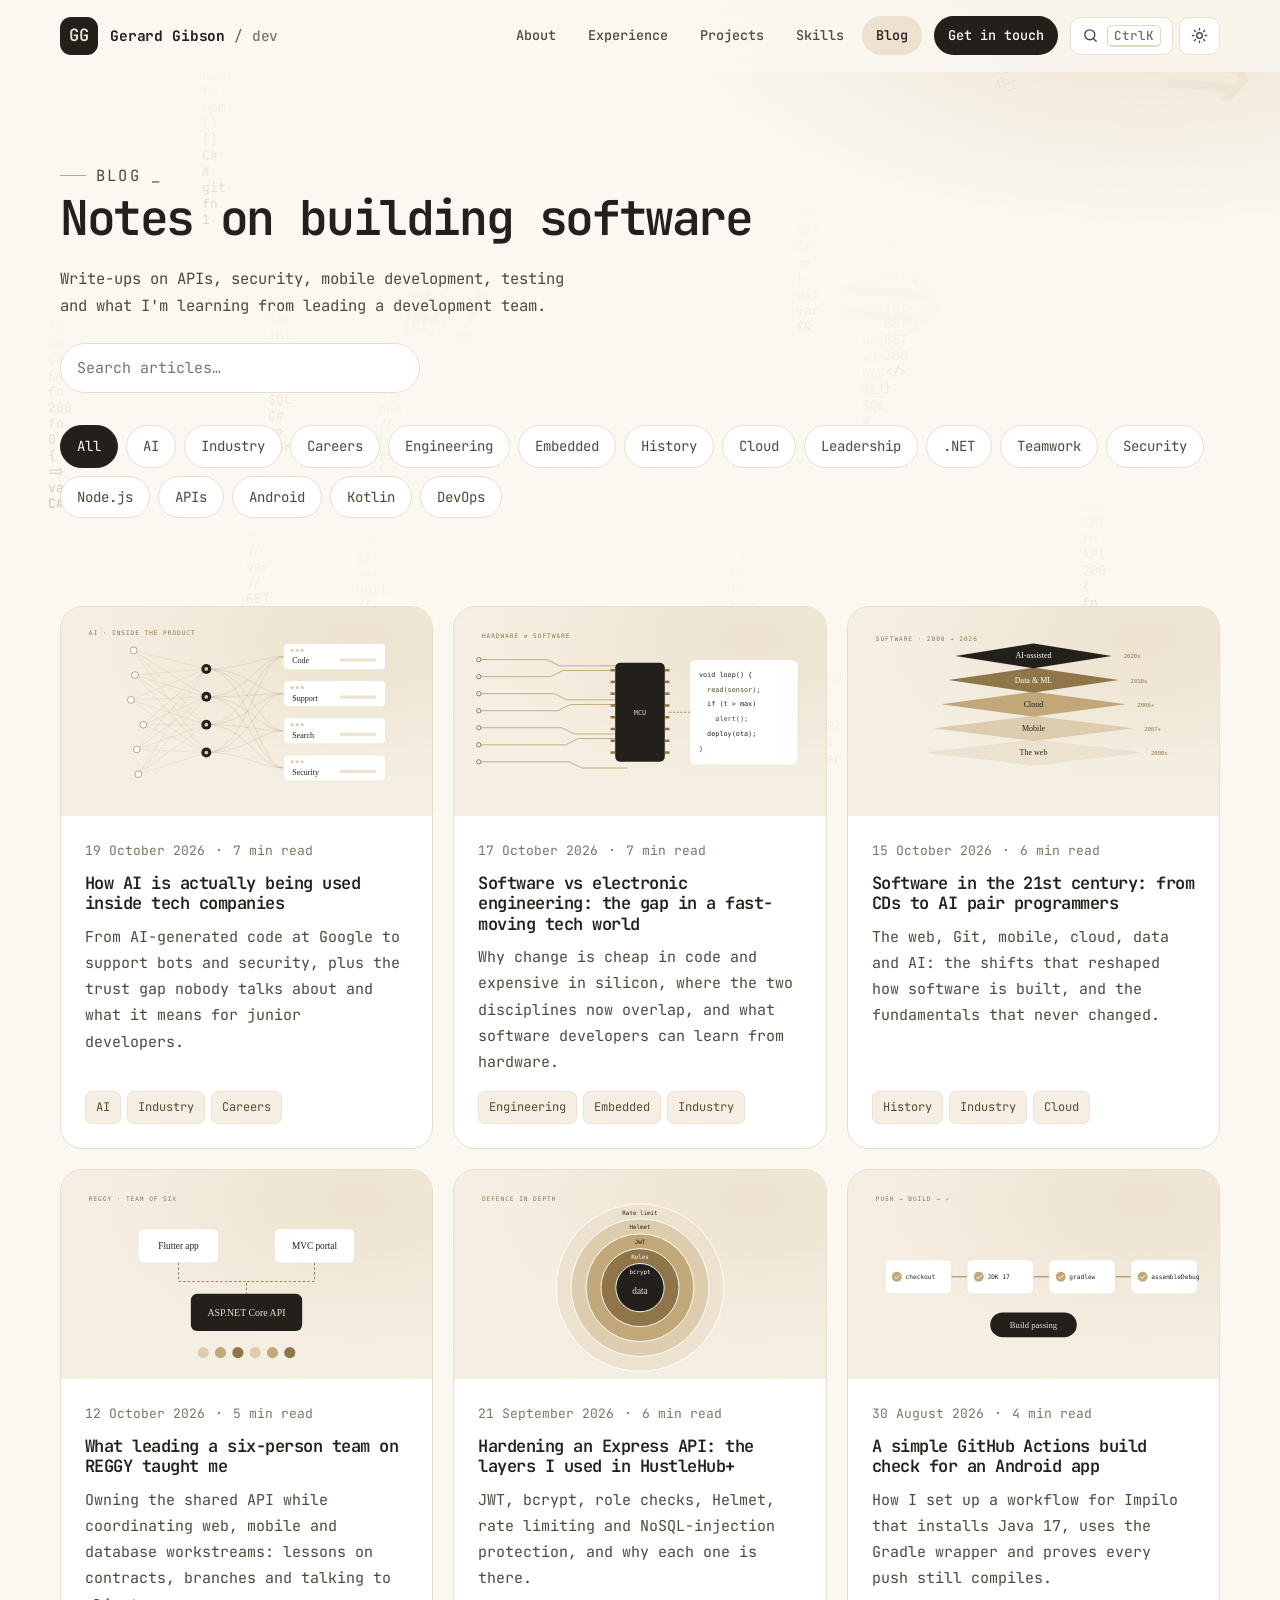
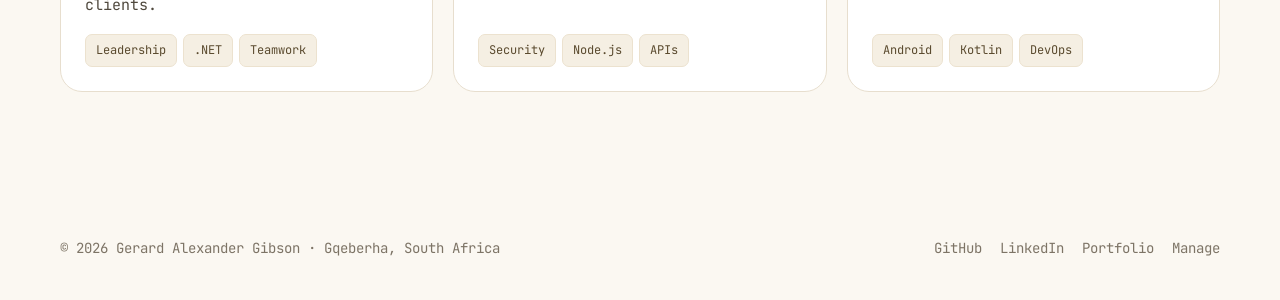
==== commit 2335739f: "Monospace typography and faded code-rain background Co-Authored-By: Claude Sonnet 5.5 <noreply@anthr" ====
--- a/blog/index.html
+++ b/blog/index.html
@@ -11,7 +11,7 @@
   <link rel="icon" href="data:image/svg+xml,%3Csvg xmlns='http://www.w3.org/2000/svg' viewBox='0 0 64 64'%3E%3Crect width='64' height='64' rx='16' fill='%2323201b'/%3E%3Ctext x='50%25' y='56%25' text-anchor='middle' dominant-baseline='middle' font-family='Georgia,serif' font-size='28' fill='%23ece2cf'%3EGG%3C/text%3E%3C/svg%3E">
   <link rel="preconnect" href="https://fonts.googleapis.com">
   <link rel="preconnect" href="https://fonts.gstatic.com" crossorigin>
-  <link href="https://fonts.googleapis.com/css2?family=Fraunces:ital,opsz,wght@0,9..144,400;0,9..144,500;0,9..144,600;1,9..144,400&family=Manrope:wght@400;500;600;700&family=JetBrains+Mono:wght@400;600&display=swap" rel="stylesheet">
+  <link href="https://fonts.googleapis.com/css2?family=JetBrains+Mono:ital,wght@0,400;0,500;0,600;0,700;1,400;1,500&display=swap" rel="stylesheet">
   <meta name="theme-color" content="#fbf8f2">
   <script>try{var t=localStorage.getItem('theme')||(matchMedia('(prefers-color-scheme: dark)').matches?'dark':'light');document.documentElement.setAttribute('data-theme',t);if(t==='dark')document.querySelector('meta[name=theme-color]').content='#12100d'}catch(e){}</script>
   <link rel="stylesheet" href="../styles.css">
--- a/styles.css
+++ b/styles.css
@@ -19,8 +19,8 @@
   --radius-lg: 22px;
   --shadow: 0 1px 2px rgba(60, 45, 20, .05), 0 8px 24px -12px rgba(60, 45, 20, .18);
   --shadow-lg: 0 2px 4px rgba(60, 45, 20, .05), 0 24px 48px -20px rgba(60, 45, 20, .28);
-  --font-display: "Fraunces", Georgia, serif;
-  --font-body: "Manrope", system-ui, -apple-system, "Segoe UI", sans-serif;
+  --font-display: "JetBrains Mono", ui-monospace, "SF Mono", Menlo, Consolas, monospace;
+  --font-body: "JetBrains Mono", ui-monospace, "SF Mono", Menlo, Consolas, monospace;
   --font-mono: "JetBrains Mono", ui-monospace, Menlo, monospace;
   --max: 1160px;
   --nav-h: 72px;
@@ -31,8 +31,8 @@
 body {
   margin: 0;
   font-family: var(--font-body);
-  font-size: 16.5px;
-  line-height: 1.65;
+  font-size: 15px;
+  line-height: 1.75;
   color: var(--ink);
   background: var(--paper);
   -webkit-font-smoothing: antialiased;
@@ -44,8 +44,8 @@
 
 .container { width: min(var(--max), 100% - 40px); margin-inline: auto; }
 .section { padding: 104px 0; }
-.section--white { background: var(--white); border-block: 1px solid var(--line); }
-.section--sand { background: var(--sand-50); }
+.section--white { background: color-mix(in srgb, var(--white) 84%, transparent); border-block: 1px solid var(--line); }
+.section--sand { background: color-mix(in srgb, var(--sand-50) 84%, transparent); }
 
 .eyebrow {
   font-family: var(--font-mono);
@@ -57,16 +57,17 @@
   margin: 0 0 14px;
 }
 .eyebrow::before { content: ""; width: 26px; height: 1px; background: var(--sand-400); }
-h1, h2, h3, h4 { font-family: var(--font-display); font-weight: 500; line-height: 1.15; margin: 0; letter-spacing: -.01em; }
-h2.section-title { font-size: clamp(30px, 4vw, 44px); max-width: 18ch; }
+h1, h2, h3, h4 { font-family: var(--font-display); font-weight: 600; line-height: 1.2; margin: 0; letter-spacing: -.03em; }
+h2.section-title { font-size: clamp(24px, 3.2vw, 36px); max-width: 22ch; }
+h2.section-title::before { content: "> "; color: var(--sand-400); }
 .section-head { display: flex; justify-content: space-between; align-items: end; gap: 24px; margin-bottom: 48px; flex-wrap: wrap; }
 .section-head p { color: var(--muted); max-width: 46ch; margin: 0; }
 
 /* ---------- Buttons ---------- */
 .btn {
   display: inline-flex; align-items: center; gap: 10px;
-  padding: 13px 22px; border-radius: 999px;
-  font-weight: 600; font-size: 15px; text-decoration: none;
+  padding: 12px 20px; border-radius: 10px;
+  font-weight: 600; font-size: 13.5px; text-decoration: none;
   border: 1px solid transparent; cursor: pointer;
   transition: transform .2s ease, background .2s ease, border-color .2s ease, color .2s ease;
 }
@@ -98,11 +99,11 @@
   background: var(--ink); color: var(--sand-100);
   font-family: var(--font-display); font-size: 17px; font-weight: 600; letter-spacing: .02em;
 }
-.brand-name { font-weight: 700; font-size: 16px; letter-spacing: -.01em; }
+.brand-name { font-weight: 700; font-size: 14.5px; letter-spacing: -.01em; }
 .brand-name span { color: var(--muted); font-weight: 500; }
 .nav-menu { display: flex; gap: 4px; align-items: center; }
 .nav-menu a {
-  text-decoration: none; font-size: 14.5px; font-weight: 500; color: var(--ink-soft);
+  text-decoration: none; font-size: 13.5px; font-weight: 500; color: var(--ink-soft);
   padding: 8px 14px; border-radius: 999px; transition: background .2s, color .2s;
 }
 .nav-menu a:hover, .nav-menu a.active { background: var(--sand-100); color: var(--ink); }
@@ -121,7 +122,7 @@
   background:
     radial-gradient(900px 480px at 85% 10%, var(--sand-100), transparent 60%),
     radial-gradient(600px 400px at 0% 100%, var(--sand-50), transparent 70%),
-    var(--paper);
+    transparent;
 }
 .hero::after { /* subtle dotted texture */
   content: ""; position: absolute; inset: 0; pointer-events: none; opacity: .5;
@@ -138,9 +139,9 @@
   font-size: 13.5px; font-weight: 500; color: var(--ink-soft); margin-bottom: 28px;
 }
 .status-dot { width: 8px; height: 8px; border-radius: 50%; background: #5f9e6e; box-shadow: 0 0 0 4px rgba(95, 158, 110, .18); }
-.hero h1 { font-size: clamp(42px, 6.2vw, 76px); font-weight: 400; letter-spacing: -.025em; }
+.hero h1 { font-size: clamp(30px, 4.6vw, 56px); font-weight: 600; letter-spacing: -.05em; line-height: 1.18; }
 .hero h1 em { font-style: italic; color: var(--sand-600); }
-.hero-lead { font-size: 19px; color: var(--ink-soft); max-width: 54ch; margin: 26px 0 36px; }
+.hero-lead { font-size: 16px; color: var(--ink-soft); max-width: 54ch; margin: 26px 0 36px; }
 .hero-actions { display: flex; gap: 12px; flex-wrap: wrap; }
 .hero-meta { display: flex; gap: 22px; flex-wrap: wrap; margin-top: 40px; color: var(--muted); font-size: 14px; }
 .hero-meta span { display: inline-flex; gap: 8px; align-items: center; }
@@ -157,18 +158,18 @@
   background: var(--ink); color: var(--paper); border-radius: 14px;
   padding: 14px 18px; font-size: 13.5px; box-shadow: var(--shadow-lg); max-width: 230px;
 }
-.hero-card-tag strong { display: block; font-family: var(--font-display); font-weight: 500; font-size: 17px; color: var(--sand-100); }
+.hero-card-tag strong { display: block; font-family: var(--font-display); font-weight: 600; font-size: 14px; color: var(--sand-100); }
 
 /* ---------- About ---------- */
 .about-grid { display: grid; grid-template-columns: 1.2fr 1fr; gap: 72px; align-items: start; }
-.about-text p { color: var(--ink-soft); font-size: 17.5px; margin: 0 0 18px; }
-.about-text p:first-of-type { font-family: var(--font-display); font-size: 24px; line-height: 1.45; color: var(--ink); }
+.about-text p { color: var(--ink-soft); font-size: 15px; margin: 0 0 18px; }
+.about-text p:first-of-type { font-family: var(--font-display); font-size: 19px; line-height: 1.55; color: var(--ink); font-weight: 500; }
 .stats { display: grid; grid-template-columns: repeat(2, 1fr); gap: 14px; }
 .stat {
   background: var(--paper); border: 1px solid var(--line); border-radius: var(--radius);
   padding: 22px;
 }
-.stat strong { display: block; font-family: var(--font-display); font-size: 38px; font-weight: 500; line-height: 1; margin-bottom: 8px; }
+.stat strong { display: block; font-family: var(--font-display); font-size: 32px; font-weight: 600; line-height: 1; margin-bottom: 8px; }
 .stat span { color: var(--muted); font-size: 14px; }
 .strengths { display: flex; flex-wrap: wrap; gap: 8px; margin-top: 26px; }
 
@@ -189,7 +190,7 @@
 }
 .tl-when { font-family: var(--font-mono); font-size: 13px; color: var(--sand-600); }
 .tl-when small { display: block; color: var(--muted); margin-top: 6px; font-family: var(--font-body); font-size: 13.5px; }
-.tl-item h3 { font-size: 23px; margin-bottom: 4px; }
+.tl-item h3 { font-size: 18px; margin-bottom: 4px; }
 .tl-org { color: var(--muted); font-size: 15px; margin-bottom: 14px; }
 .tl-item ul { margin: 0; padding-left: 18px; color: var(--ink-soft); }
 .tl-item li { margin-bottom: 6px; }
@@ -207,7 +208,7 @@
   padding: 36px; display: flex; align-items: center; justify-content: center;
   border-left: 1px solid var(--line);
 }
-.featured h3 { font-size: 32px; margin: 10px 0 14px; }
+.featured h3 { font-size: 24px; margin: 10px 0 14px; }
 .featured p { color: var(--ink-soft); }
 .featured ul { padding-left: 18px; color: var(--ink-soft); margin: 0 0 22px; }
 .featured li::marker { color: var(--sand-400); }
@@ -242,7 +243,7 @@
 }
 .project-icon svg { width: 22px; height: 22px; }
 .project-type { font-family: var(--font-mono); font-size: 11.5px; color: var(--muted); text-transform: uppercase; letter-spacing: .1em; }
-.project-card h3 { font-size: 22px; margin-bottom: 4px; }
+.project-card h3 { font-size: 18px; margin-bottom: 4px; }
 .project-sub { color: var(--sand-600); font-size: 14px; font-weight: 600; margin-bottom: 12px; }
 .project-card p { color: var(--ink-soft); font-size: 15px; margin: 0 0 16px; flex: 1; }
 .project-card .tags { margin: 0 0 18px; }
@@ -253,7 +254,7 @@
   display: grid; grid-template-columns: 1fr 1.3fr; gap: 48px; align-items: center;
   margin-top: 64px; padding-top: 64px; border-top: 1px solid var(--line);
 }
-.client h3 { font-size: 30px; margin: 10px 0 14px; }
+.client h3 { font-size: 24px; margin: 10px 0 14px; }
 .client p { color: var(--ink-soft); }
 .browser { background: var(--white); border: 1px solid var(--line); border-radius: 16px; overflow: hidden; box-shadow: var(--shadow-lg); }
 .browser-bar { display: flex; align-items: center; gap: 12px; padding: 11px 14px; background: var(--sand-50); border-bottom: 1px solid var(--line); }
@@ -304,12 +305,12 @@
 .post-cover .glyph { font-family: var(--font-display); font-size: 64px; line-height: 1; color: var(--sand-400); opacity: .75; position: relative; }
 .post-body { padding: 24px; display: flex; flex-direction: column; gap: 10px; flex: 1; }
 .post-meta { font-size: 13px; color: var(--muted); display: flex; gap: 10px; flex-wrap: wrap; }
-.post-card h3 { font-size: 21px; }
+.post-card h3 { font-size: 17px; }
 .post-card p { color: var(--ink-soft); font-size: 15px; margin: 0; flex: 1; }
 
-.blog-hero { padding: calc(var(--nav-h) + 72px) 0 48px; background: radial-gradient(800px 380px at 90% 0%, var(--sand-100), transparent 60%), var(--paper); }
-.blog-hero h1 { font-size: clamp(40px, 5.5vw, 64px); font-weight: 400; }
-.blog-hero p { color: var(--ink-soft); font-size: 18px; max-width: 56ch; margin: 18px 0 0; }
+.blog-hero { padding: calc(var(--nav-h) + 72px) 0 48px; background: radial-gradient(800px 380px at 90% 0%, var(--sand-100), transparent 60%); }
+.blog-hero h1 { font-size: clamp(28px, 4.4vw, 48px); font-weight: 600; letter-spacing: -.05em; }
+.blog-hero p { color: var(--ink-soft); font-size: 15.5px; max-width: 56ch; margin: 18px 0 0; }
 .filters { display: flex; gap: 8px; flex-wrap: wrap; margin: 32px 0 0; }
 .filter {
   font: inherit; font-size: 14px; padding: 8px 16px; border-radius: 999px; cursor: pointer;
@@ -327,18 +328,18 @@
 .article { width: min(720px, 100% - 40px); margin-inline: auto; }
 .article-back { font-size: 14.5px; }
 .article header { margin: 28px 0 36px; padding-bottom: 28px; border-bottom: 1px solid var(--line); }
-.article h1 { font-size: clamp(34px, 5vw, 52px); font-weight: 400; margin: 14px 0 18px; }
+.article h1 { font-size: clamp(26px, 4vw, 40px); font-weight: 600; margin: 14px 0 18px; }
 .article .post-meta { font-size: 14px; }
 .article-cover { border-radius: var(--radius-lg); margin-bottom: 36px; }
-.prose { font-size: 18px; line-height: 1.75; color: var(--ink-soft); }
-.prose h2 { font-size: 30px; color: var(--ink); margin: 48px 0 14px; }
-.prose h3 { font-size: 23px; color: var(--ink); margin: 36px 0 10px; }
+.prose { font-size: 15.5px; line-height: 1.85; color: var(--ink-soft); }
+.prose h2 { font-size: 23px; color: var(--ink); margin: 48px 0 14px; }
+.prose h3 { font-size: 18px; color: var(--ink); margin: 36px 0 10px; }
 .prose p { margin: 0 0 22px; }
 .prose a { color: var(--sand-600); text-underline-offset: 3px; }
 .prose ul, .prose ol { padding-left: 22px; margin: 0 0 22px; }
 .prose li { margin-bottom: 8px; }
 .prose li::marker { color: var(--sand-400); }
-.prose blockquote { margin: 28px 0; padding: 4px 0 4px 22px; border-left: 3px solid var(--sand-400); font-family: var(--font-display); font-size: 21px; color: var(--ink); }
+.prose blockquote { margin: 28px 0; padding: 4px 0 4px 22px; border-left: 3px solid var(--sand-400); font-family: var(--font-display); font-size: 17px; font-style: italic; color: var(--ink); }
 .prose code { font-family: var(--font-mono); font-size: .86em; background: var(--sand-50); border: 1px solid var(--sand-100); padding: 2px 6px; border-radius: 6px; color: var(--sand-800); }
 .prose pre { background: var(--ink); color: #efe6d4; padding: 20px 22px; border-radius: var(--radius); overflow-x: auto; margin: 0 0 24px; font-size: 14.5px; line-height: 1.6; }
 .prose pre code { background: none; border: 0; padding: 0; color: inherit; font-size: inherit; }
@@ -362,7 +363,7 @@
 }
 .contact .eyebrow { color: var(--sand-200); }
 .contact .eyebrow::before { background: var(--sand-200); }
-.contact h2 { font-size: clamp(32px, 4.5vw, 50px); font-weight: 400; color: var(--white); }
+.contact h2 { font-size: clamp(26px, 3.6vw, 40px); font-weight: 600; color: var(--white); }
 .contact p { color: #cfc5b3; margin: 18px 0 0; max-width: 48ch; }
 .contact-list { display: grid; gap: 10px; position: relative; }
 .contact-item {
@@ -542,3 +543,11 @@
   .anchor { display: none; }
 }
 @media (max-width: 620px) { .term-body { height: 340px; font-size: 13px; } }
+
+/* ---------- Code background ---------- */
+.code-bg { position: fixed; inset: 0; width: 100%; height: 100%; z-index: 0; pointer-events: none;
+  -webkit-mask-image: linear-gradient(90deg, #000 0, rgba(0,0,0,.25) 28%, rgba(0,0,0,.14) 50%, rgba(0,0,0,.25) 72%, #000 100%);
+  mask-image: linear-gradient(90deg, #000 0, rgba(0,0,0,.25) 28%, rgba(0,0,0,.14) 50%, rgba(0,0,0,.25) 72%, #000 100%); }
+main, .footer { position: relative; z-index: 1; }
+.eyebrow::after { content: "_"; animation: blink 1.1s steps(1) infinite; }
+@media (max-width: 860px) { .code-bg { opacity: .55; } }
